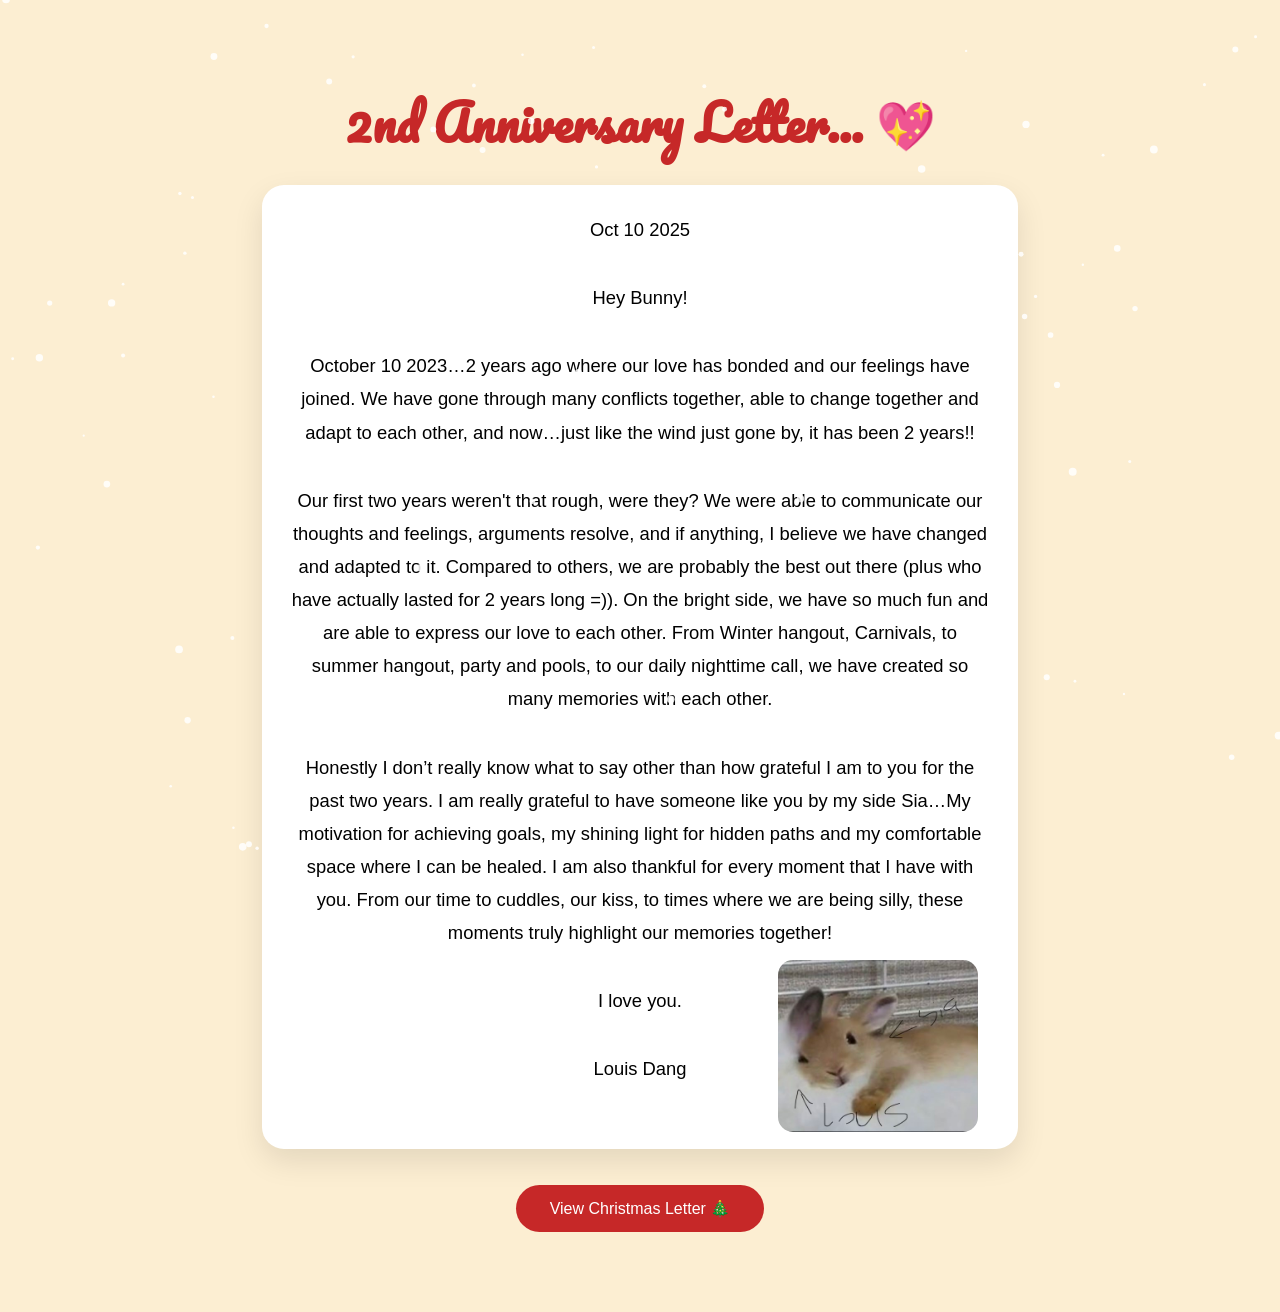
==== letter.html @ da00d910 "working" ====
<!DOCTYPE html>
<html lang="en">
<head>
  <meta charset="UTF-8" />
  <meta name="viewport" content="width=device-width, initial-scale=1.0"/>
  <title>Anniversary Letter 💖</title>
  <link rel="stylesheet" href="style.css" />
</head>
<body>
  <div class="container">
    <img src="IMG_4639.jpg" class="corner-bunny" alt="corner-bunny">
    <h1>2nd Anniversary Letter... 💖 </h1>

      <div class="note">
        
        <p> Oct 10 2025 </p>

        <p>Hey Bunny!</p>

        <p>October 10 2023…2 years ago where our love has bonded and our feelings have joined. We have gone through many conflicts together, able to change together and adapt to each other, and now…just like the wind just gone by, it has been 2 years!! </p>

        <p>Our first two years weren't that rough, were they? We were able to communicate our thoughts and feelings, arguments resolve, and if anything, I believe we have changed and adapted to it. Compared to others, we are probably the best out there (plus who have actually lasted for 2 years long =)). On the bright side, we have so much fun and are able to express our love to each other. From Winter hangout, Carnivals, to summer hangout, party and pools, to our daily nighttime call, we have created so many memories with each other. 
        <p><p>Honestly I don’t really know what to say other than how grateful I am to you for the past two years. I am really grateful to have someone like you by my side Sia…My motivation for achieving goals, my shining light for hidden paths and my comfortable space where I can be healed. I am also thankful for every moment that I have with you. From our time to cuddles, our kiss, to times where we are being silly, these moments truly highlight our memories together! 
        <p> I love you.</p>
        <p> Louis Dang </p>
        </div>
   

    <br /><br />
    <a href="mpage.html" class="button">View Christmas Letter 🎄</a>
  </div>


  <script src="script.js"></script>
</body>
</html>
---- style.css ----
@import url('https://fonts.googleapis.com/css2?family=Poppins:wght@300;500;700&family=Pacifico&display=swap');

* {
  margin: 0;
  padding: 0;
  box-sizing: border-box;
}

/* Page animation */
@keyframes fadeIn {
  from { opacity: 0; transform: translateY(15px); }
  to { opacity: 1; transform: translateY(0); }
}

.container {
  max-width: 1000px;
  margin: auto;
  padding: 80px 20px;
  text-align: center;
}

/* Headings */
h1 {
  font-family: 'Pacifico', cursive;
  font-size: clamp(2rem, 6vw, 3rem);
  color: #c62828;
  margin-bottom: 20px;
  animation: float 3s ease-in-out infinite;
}

@keyframes float {
  0%,100% { transform: translateY(0); }
  50% { transform: translateY(-8px); }
}

p {
  font-size: clamp(1rem, 3.5vw, 1.15rem);
  line-height: 1.8;
  margin-bottom: 35px;
  max-width: 700px;
  margin-inline: auto;
}

/* Buttons */
.button {
  display: inline-block;
  padding: 14px 34px;
  background: #c62828;
  color: white;
  text-decoration: none;
  border-radius: 40px;
  font-weight: 500;
  transition: all 0.3s ease;
}

.button:hover {
  background: #a61b1b;
  transform: scale(1.08);
  box-shadow: 0 10px 25px rgba(0,0,0,0.2);
}

/* Music toggle button (shares .button styles) */
.music-toggle {
  margin-left: 12px;
  padding-left: 18px;
  padding-right: 18px;
  background: linear-gradient(90deg, #ff8a65, #c62828);
}
.music-toggle:hover {
  transform: scale(1.06) rotate(-0.5deg);
}

/* Notes */
.notes {
  display: grid;
  grid-template-columns: repeat(auto-fit, minmax(220px, 1fr));
  gap: 22px;
  margin-top: 40px;
  z-index: 1;
}

.note {
  background: white;
  padding: 28px;
  border-radius: 22px;
  box-shadow: 0 12px 30px rgba(0,0,0,0.1);
  font-size: 1rem;
  transition: 0.4s;
  animation: pop 0.6s ease forwards;
  z-index: 1;
}


@keyframes pop {
  from { opacity: 0; transform: scale(0.9); }
  to { opacity: 1; transform: scale(1); }
}

.note:hover {
  transform: translateY(-8px) rotate(-1deg);
}

/* Gallery */
.gallery {
  display: grid;
  grid-template-columns: repeat(auto-fit, minmax(160px, 1fr));
  gap: 18px;
  margin-top: 40px;
}

.gallery img {
  width: 100%;
  aspect-ratio: 1 / 1;
  object-fit: cover;
  border-radius: 22px;
  box-shadow: 0 10px 25px rgba(0,0,0,0.15);
  transition: 0.4s ease;
}

.gallery img:hover {
  transform: scale(1.08);
}

/* Snow */
.snow {
  position: fixed;
  inset: 0;
  pointer-events: none;
  z-index: 999;
}

/* Mobile tweaks */
@media (max-width: 480px) {
  .container {
    padding: 60px 16px;
  }
}


.container {
    position: relative;
}

.floating-cat {
    position: absolute;
    width: 120px;
    pointer-events: none;
    user-select: none;
}

.cat-left {
    bottom: -30px;
    left: -50px;
}


.cat-right {
    top: -80px;
    right: -60px;
}

.floating-cat { 
  z-index: 10;
  width: 140px; }

@keyframes floaty {
    0% { transform: translateY(0); }
    50% { transform: translateY(-8px); }
    100% { transform: translateY(0); }
}

.floating-cat {
    animation: floaty 4s ease-in-out infinite;
}


body {
  background-color: #fceed2; /* Cream background like the image */
  display: flex;
  justify-content: center;
  align-items: center;
  height: 100vh;
  margin: 0;
  font-family: 'Segoe UI', sans-serif;
}

.card {
  background-color: white;
  padding: 40px;
  border-radius: 40px; /* Large, smooth rounded corners */
  box-shadow: 0 10px 30px rgba(0, 0, 0, 0.05); /* Soft, subtle shadow */
  text-align: center;
  max-width: 500px;
  width: 90%;
}

.message {
  color: #5d6d7e;
  font-size: 1.2rem;
  line-height: 1.6;
  margin-bottom: 20px;
}

.instruction {
  color: #ff768a; /* Pinkish-red script color */
  font-family: 'Cursive', sans-serif;
  font-style: italic;
  font-size: 1.1rem;
  margin-bottom: 30px;
}

.gift-button {
  background-color: #ff768a; /* The pink button color */
  color: white;
  border: none;
  padding: 15px 40px;
  border-radius: 50px; /* Fully rounded pill shape */
  font-size: 1.1rem;
  font-weight: bold;
  cursor: pointer;
  transition: transform 0.2s ease;
}

.gift-button:hover {
  transform: scale(1.05); /* Slight pop effect when hovering */
}


/* Position the container in the top left */
.dots-container {
  position: absolute;
  top: 20px;
  left: 25px;
  display: flex;
  gap: 8px; /* Space between the dots */
}

/* Base style for all dots */
.dot {
  width: 12px;
  height: 12px;
  border-radius: 50%;
  display: inline-block;
}

/* Specific colors based on the image */
.red { background-color: #ffadad; }
.yellow { background-color: #ffd6a5; }
.green { background-color: #9bf6ff; }

/* The container holding both the title and the card */
.main-container {
  display: flex;
  flex-direction: column; /* This stacks items vertically */
  align-items: center;    /* This centers them horizontally */
  gap: 30px;              /* Space between the title and the card */
}

/* Styling for the Heading */
.merry-heading {
  color: #b32d2e;         /* Christmas Red */
  font-family: 'Cursive', ui-serif; 
  font-size: 4rem;        /* Large size like the image */
  margin: 0;
  text-shadow: 2px 2px 4px rgba(0,0,0,0.1);
}

/* The card remains the same, just ensure it has a large max-width */
.card {
  position: relative;
  background-color: white;
  max-width: 800px;
  width: 90%;
  padding: 80px 60px 60px 60px;
  border-radius: 50px;
  box-shadow: 0 15px 40px rgba(0, 0, 0, 0.06);
  text-align: center;
}


.corner-bunny {
  position: absolute;
  
  /* Positioning */
  bottom: 180px;    /* Negative value moves it UP outside the box */
  right: 60px;  /* Negative value moves it RIGHT outside the box */
  
  /* Size and Style */
  width: 200px;  /* Adjust size as needed */
  height: auto;
  border-radius: 15px; /* Optional: rounds the corners of the bunny photo */
  
  /* This ensures it stays on top of the card border */
  z-index: 10; 

}

.bunny {
  position: absolute;
  
  /* Positioning */
  bottom: 180px;    /* Negative value moves it UP outside the box */
  right: 60px;  /* Negative value moves it RIGHT outside the box */
  
  /* Size and Style */
  width: 150px;  /* Adjust size as needed */
  height: auto;
  border-radius: 15px; /* Optional: rounds the corners of the bunny photo */
  
  /* This ensures it stays on top of the card border */
  z-index: 10; 

}
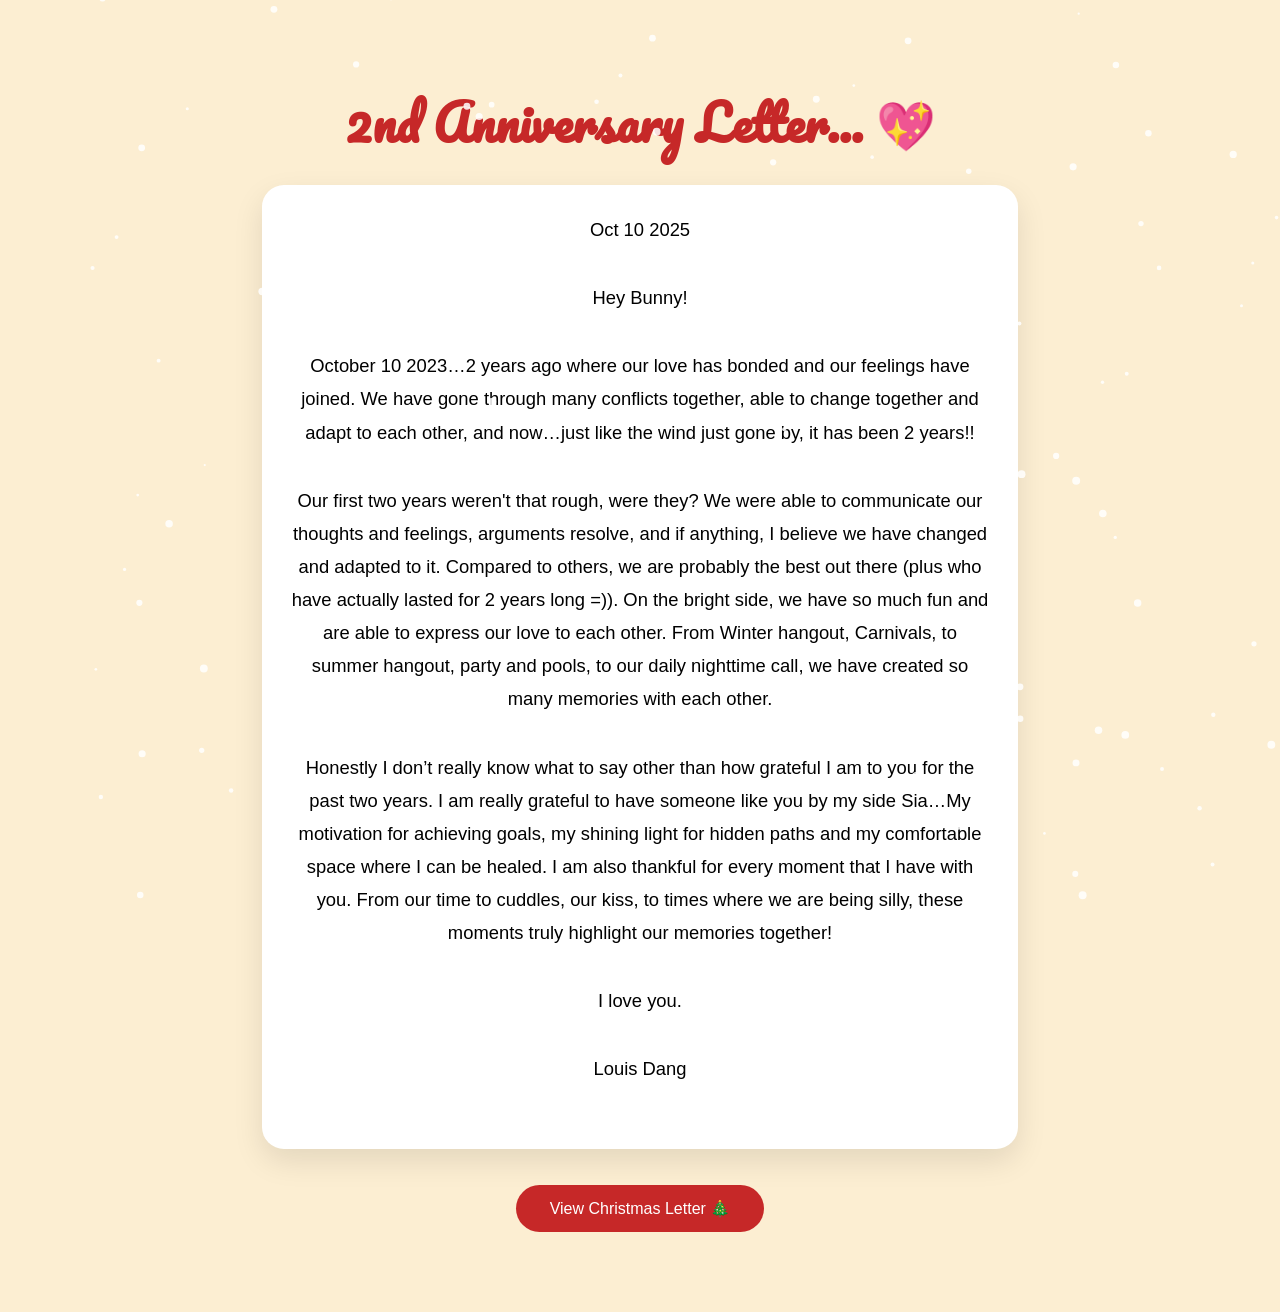
==== commit bd3df60a: "Update letter.html" ====
--- a/letter.html
+++ b/letter.html
@@ -8,7 +8,6 @@
 </head>
 <body>
   <div class="container">
-    <img src="IMG_4639.jpg" class="corner-bunny" alt="corner-bunny">
     <h1>2nd Anniversary Letter... 💖 </h1>
 
       <div class="note">
@@ -33,4 +32,4 @@
 
   <script src="script.js"></script>
 </body>
-</html>+</html>
--- a/style.css
+++ b/style.css
@@ -286,7 +286,7 @@
   right: 60px;  /* Negative value moves it RIGHT outside the box */
   
   /* Size and Style */
-  width: 200px;  /* Adjust size as needed */
+  width: 90px;  /* Adjust size as needed */
   height: auto;
   border-radius: 15px; /* Optional: rounds the corners of the bunny photo */
   
@@ -303,11 +303,11 @@
   right: 60px;  /* Negative value moves it RIGHT outside the box */
   
   /* Size and Style */
-  width: 150px;  /* Adjust size as needed */
+  width: 90px;  /* Adjust size as needed */
   height: auto;
   border-radius: 15px; /* Optional: rounds the corners of the bunny photo */
   
   /* This ensures it stays on top of the card border */
   z-index: 10; 
 
-}+}
